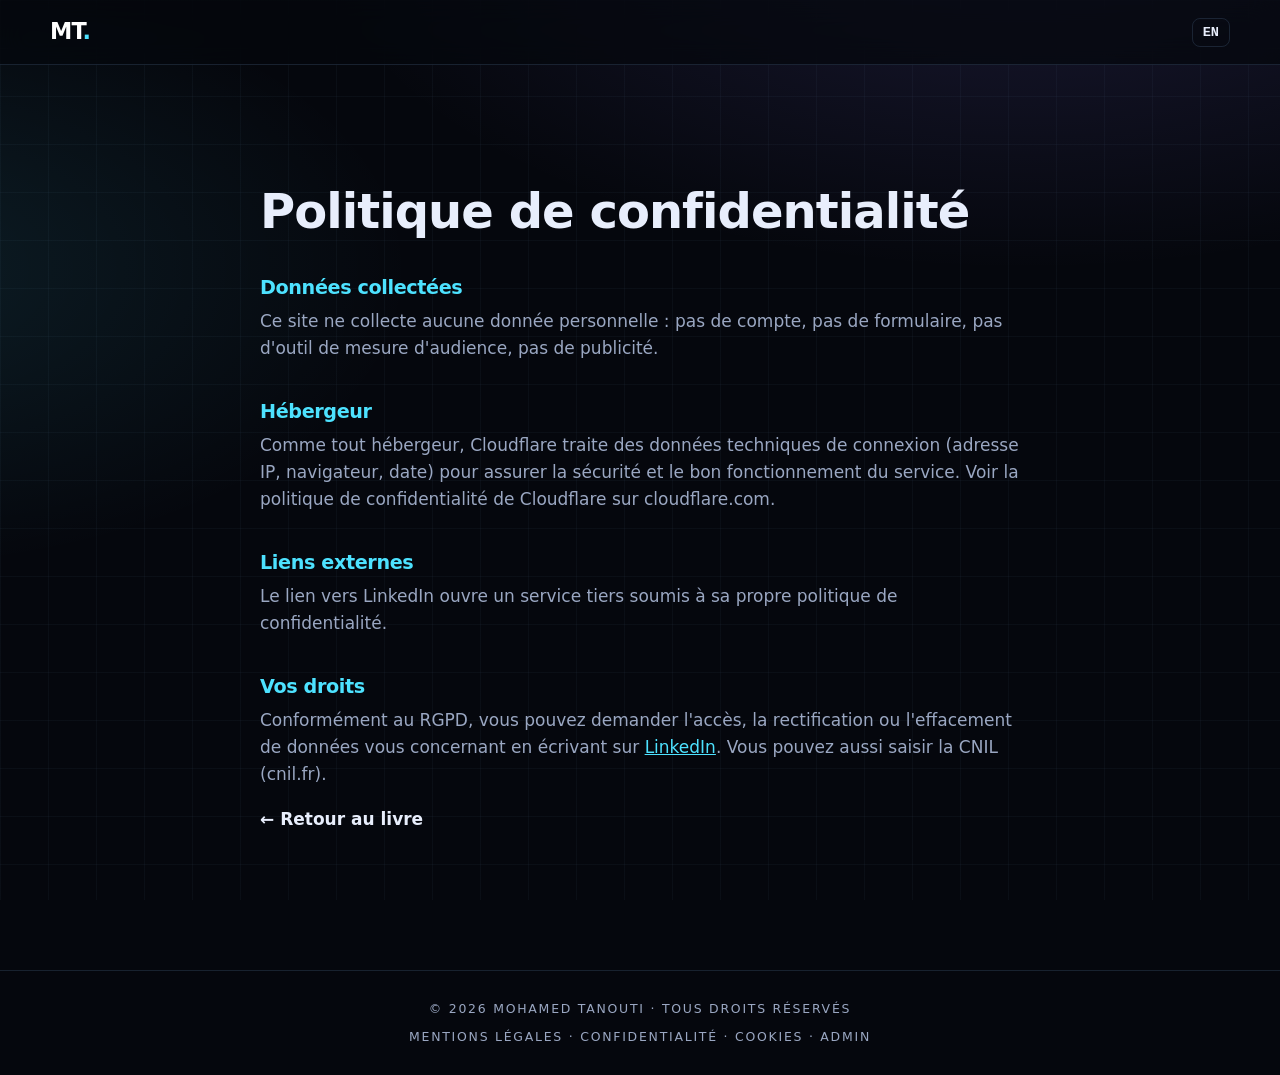
==== confidentialite/index.html @ f003e05d "Portfolio : retours du propriétaire (boxeurs pixel art, AIDADOMI, textes pro, pages légales) Co-Auth" ====
<!DOCTYPE html>
<html lang="fr">
<head>
  <meta charset="utf-8">
  <meta name="viewport" content="width=device-width, initial-scale=1">
  <title>Politique de confidentialité — Mohamed Tanouti</title>
  <meta name="robots" content="noindex">
  <link rel="canonical" href="https://site-vitrine-cuc.pages.dev/confidentialite/">
  <link rel="alternate" hreflang="fr" href="https://site-vitrine-cuc.pages.dev/confidentialite/">
  <link rel="alternate" hreflang="en" href="https://site-vitrine-cuc.pages.dev/en/privacy/">
  <meta name="theme-color" content="#05070d">
  <link rel="stylesheet" href="/livre.css">
</head>
<body>
  <header class="barre">
    <div class="barre__ligne">
      <a class="monogramme" href="/" aria-label="Retour au livre">MT<span>.</span></a>
      <a class="langue langue--seule" href="/en/privacy/" hreflang="en" lang="en" aria-label="English version">EN</a>
    </div>
  </header>
  <main class="section">
    <div class="conteneur legal">
      <h1>Politique de confidentialité</h1>
        <h2>Données collectées</h2>
        <p>Ce site ne collecte aucune donnée personnelle : pas de compte, pas de formulaire, pas d'outil de mesure d'audience, pas de publicité.</p>
        <h2>Hébergeur</h2>
        <p>Comme tout hébergeur, Cloudflare traite des données techniques de connexion (adresse IP, navigateur, date) pour assurer la sécurité et le bon fonctionnement du service. Voir la politique de confidentialité de Cloudflare sur cloudflare.com.</p>
        <h2>Liens externes</h2>
        <p>Le lien vers LinkedIn ouvre un service tiers soumis à sa propre politique de confidentialité.</p>
        <h2>Vos droits</h2>
        <p>Conformément au RGPD, vous pouvez demander l'accès, la rectification ou l'effacement de données vous concernant en écrivant sur <a href="https://www.linkedin.com/in/mohamed-t-906a33336" rel="noopener">LinkedIn</a>. Vous pouvez aussi saisir la CNIL (cnil.fr).</p>
      <p><a class="lien" href="/">← Retour au livre</a></p>
    </div>
  </main>
  <footer class="pied">
    <div class="conteneur">
      <p>© 2026 Mohamed Tanouti · Tous droits réservés</p>
      <nav class="pied__liens" aria-label="Informations légales">
        <a href="/mentions-legales/">Mentions légales</a><span aria-hidden="true"> · </span><a href="/confidentialite/">Confidentialité</a><span aria-hidden="true"> · </span><a href="/cookies/">Cookies</a><span aria-hidden="true"> · </span><a href="https://dash.cloudflare.com/" rel="noopener nofollow">Admin</a>
      </nav>
    </div>
  </footer>
</body>
</html>
---- livre.css ----
/* livre.css — portfolio (/ et /en/). CSS seul : la CSP de ces pages interdit tout script.
   Les pages du jeu gardent styles.css. */

:root {
  --fond: #05070d;
  --fond-2: #0a0f1c;
  --carte: rgba(255, 255, 255, .04);
  --bord: rgba(140, 200, 255, .14);
  --texte: #e8eefc;
  --doux: #9aa7c2;
  --cyan: #4de2ff;
  --violet: #8b7bff;
  --rose: #ff6fb5;
  --degrade: linear-gradient(100deg, var(--cyan), var(--violet) 60%, var(--rose));
  --mono: ui-monospace, "SFMono-Regular", "Cascadia Code", Consolas, monospace;
  --large: min(1180px, 100% - 40px);
}

*, *::before, *::after { box-sizing: border-box; }
html { scroll-behavior: smooth; scroll-padding-top: 72px; }
body {
  margin: 0;
  background: var(--fond);
  color: var(--texte);
  font: 17px/1.6 system-ui, -apple-system, "Segoe UI", Roboto, sans-serif;
  -webkit-font-smoothing: antialiased;
  overflow-x: hidden;
}
body::before {
  content: "";
  position: fixed; inset: 0; z-index: -1;
  background:
    radial-gradient(1200px 600px at 80% -10%, rgba(139, 123, 255, .16), transparent 60%),
    radial-gradient(900px 500px at -10% 30%, rgba(77, 226, 255, .10), transparent 60%),
    linear-gradient(rgba(140, 200, 255, .04) 1px, transparent 1px) 0 0 / 48px 48px,
    linear-gradient(90deg, rgba(140, 200, 255, .04) 1px, transparent 1px) 0 0 / 48px 48px,
    var(--fond);
}
img, svg { max-width: 100%; display: block; }
a { color: var(--cyan); }
h1, h2, h3 { line-height: 1.12; letter-spacing: -.02em; margin: 0 0 .5em; }
h1 { font-size: clamp(2.1rem, 4.8vw, 3.8rem); font-weight: 800; }
h1 em { font-style: normal; background: var(--degrade); -webkit-background-clip: text; background-clip: text; color: transparent; }
h2 { font-size: clamp(2rem, 4.6vw, 3.6rem); font-weight: 800; }
h3 { font-size: 1.2rem; }
p { margin: 0 0 1em; }
strong { color: #fff; }

.evitement { position: absolute; left: -999px; top: 8px; background: var(--cyan); color: #000; padding: 8px 12px; border-radius: 8px; z-index: 50; }
.evitement:focus { left: 8px; }

/* ---------- Barre ---------- */
.barre {
  position: sticky; top: 0; z-index: 20;
  backdrop-filter: blur(14px);
  background: rgba(5, 7, 13, .72);
  border-bottom: 1px solid var(--bord);
}
.barre__ligne { width: var(--large); margin: 0 auto; height: 64px; display: flex; align-items: center; gap: 24px; }
.monogramme { font-weight: 900; font-size: 1.4rem; color: #fff; text-decoration: none; letter-spacing: -.04em; }
.monogramme span { color: var(--cyan); }
.sommaire { display: flex; gap: 18px; margin-left: auto; }
.sommaire a { color: var(--doux); text-decoration: none; font-size: .9rem; white-space: nowrap; transition: color .2s; }
.sommaire a span { font-family: var(--mono); color: var(--cyan); margin-right: 4px; }
.sommaire a:hover, .sommaire a:focus-visible { color: #fff; }
.langue { color: var(--texte); text-decoration: none; font: 700 .85rem var(--mono); padding: 6px 10px; border: 1px solid var(--bord); border-radius: 8px; }
.langue:hover, .langue:focus-visible { border-color: var(--cyan); }
@media (max-width: 1020px) { .sommaire { display: none; } .barre__ligne > .langue { margin-left: auto; } }

/* ---------- Boutons ---------- */
.bouton {
  display: inline-block; padding: 14px 26px; border-radius: 999px;
  background: var(--degrade); color: #05070d; font-weight: 700; text-decoration: none;
  box-shadow: 0 0 0 0 rgba(77, 226, 255, .5);
  transition: transform .2s, box-shadow .3s;
}
.bouton:hover, .bouton:focus-visible { transform: translateY(-2px); box-shadow: 0 10px 40px -8px rgba(77, 226, 255, .55); }
.bouton--petit { padding: 8px 18px; font-size: .9rem; }
.lien { color: var(--texte); text-decoration: none; font-weight: 600; }
.lien:hover { color: var(--cyan); }
.actions { display: flex; gap: 22px; align-items: center; flex-wrap: wrap; margin-top: 28px; }
.actions--centre { justify-content: center; }

.surtitre { font-family: var(--mono); font-size: .8rem; letter-spacing: .18em; text-transform: uppercase; color: var(--cyan); margin-bottom: 14px; }
.chapo { font-size: clamp(1.05rem, 1.6vw, 1.25rem); color: var(--doux); max-width: 62ch; }

/* ---------- Prologue ---------- */
.prologue {
  position: relative; min-height: calc(100svh - 64px);
  width: var(--large); margin: 0 auto; padding: 56px 0 40px;
  display: grid; grid-template-columns: 1.05fr 1fr; align-items: center; gap: 20px;
}
.prologue__texte { grid-column: 1; grid-row: 1; animation: monter 1s .1s both cubic-bezier(.2, .7, .2, 1); }
.reseau { grid-column: 2; grid-row: 1; width: 100%; animation: apparaitre 1.6s both; }
.reseau__liens use, .reseau__liens path { fill: none; stroke: rgba(140, 200, 255, .22); stroke-width: 1.5; }
.reseau__liens path { stroke-dasharray: 6 8; animation: defiler-tirets 18s linear infinite; }
.reseau__messages circle { fill: var(--cyan); filter: drop-shadow(0 0 6px var(--cyan)); }
.noeud { fill: var(--fond-2); stroke: var(--violet); stroke-width: 2; animation: pulser 3s ease-in-out infinite; transform-box: fill-box; transform-origin: center; }
.noeud:nth-child(odd) { animation-delay: -1.5s; }
.noeud--coeur { fill: var(--cyan); stroke: #fff; }
.reseau__etiquettes text { fill: var(--doux); font: 600 15px var(--mono); text-anchor: middle; }
.reseau__etiquettes text:first-child { fill: #05070d; font-size: 13px; }

.chiffres {
  grid-column: 1 / -1; list-style: none; margin: 30px 0 0; padding: 22px 0 0;
  display: grid; grid-template-columns: repeat(5, 1fr); gap: 12px; border-top: 1px solid var(--bord);
}
.chiffres li { display: flex; flex-direction: column; }
.chiffres small { color: var(--doux); font-size: .85rem; }
.compteur { font-size: clamp(1.8rem, 3.4vw, 2.8rem); font-weight: 800; font-variant-numeric: tabular-nums; background: var(--degrade); -webkit-background-clip: text; background-clip: text; color: transparent; }

@property --n { syntax: "<integer>"; initial-value: 0; inherits: false; }
.compteur { counter-reset: n var(--n); }
.compteur::before { content: counter(n); }
.compteur--8 { --n: 8; animation: compter-8 2s .4s both ease-out; }
.compteur--0 { --n: 0; }
.compteur--100 { --n: 100; animation: compter-100 2.4s .4s both ease-out; }
.compteur--100::after, .compteur--2000::after { content: "+"; }
.compteur--2000 { --n: 2000; animation: compter-2000 2.8s .4s both ease-out; }
.compteur--3 { --n: 3; animation: compter-3 1.6s .4s both ease-out; }
@keyframes compter-8 { from { --n: 0; } to { --n: 8; } }
@keyframes compter-100 { from { --n: 0; } to { --n: 100; } }
@keyframes compter-2000 { from { --n: 0; } to { --n: 2000; } }
@keyframes compter-3 { from { --n: 0; } to { --n: 3; } }

.defiler { position: absolute; left: 50%; bottom: 8px; width: 22px; height: 36px; border: 2px solid var(--bord); border-radius: 12px; }
.defiler::after { content: ""; position: absolute; left: 50%; top: 7px; width: 4px; height: 8px; margin-left: -2px; border-radius: 2px; background: var(--cyan); animation: molette 1.8s infinite; }

@media (max-width: 860px) {
  .prologue { grid-template-columns: 1fr; padding-top: 24px; }
  .reseau { grid-column: 1; grid-row: 1; max-width: 420px; margin: 0 auto; }
  .prologue__texte { grid-row: 2; }
  .chiffres { grid-template-columns: repeat(2, 1fr); }
  .defiler { display: none; }
}

/* ---------- Chapitres ---------- */
.chapitre { position: relative; width: var(--large); margin: 0 auto; padding: 120px 0; }
.chapitre--alt::before {
  content: ""; position: absolute; inset: 0 calc(50% - 50vw); z-index: -1;
  background: linear-gradient(180deg, transparent, rgba(139, 123, 255, .05) 20%, rgba(77, 226, 255, .04) 80%, transparent);
}
.chapitre__tete { position: relative; margin-bottom: 56px; }
.numero {
  position: absolute; right: 0; top: -40px; margin: 0;
  font: 900 clamp(7rem, 18vw, 15rem)/1 Georgia, "Times New Roman", serif;
  color: transparent; -webkit-text-stroke: 1px rgba(140, 200, 255, .18);
  pointer-events: none; user-select: none;
}

.pages { display: grid; grid-template-columns: repeat(3, 1fr); gap: 22px; }
.pages--4 { grid-template-columns: repeat(4, 1fr); }
@media (max-width: 1000px) { .pages, .pages--4 { grid-template-columns: repeat(2, 1fr); } }
@media (max-width: 620px) { .pages, .pages--4 { grid-template-columns: 1fr; } }

.page {
  position: relative; padding: 28px; border-radius: 22px;
  background: linear-gradient(160deg, rgba(255, 255, 255, .06), rgba(255, 255, 255, .015));
  border: 1px solid var(--bord);
  transition: transform .4s cubic-bezier(.2, .7, .2, 1), border-color .4s;
  transform-style: preserve-3d;
}
.page:hover { transform: translateY(-6px) rotateX(2deg); border-color: rgba(77, 226, 255, .45); }
.page p { color: var(--doux); }
.page .lecon { color: var(--texte); font-style: italic; border-left: 2px solid var(--cyan); padding-left: 12px; margin-bottom: 0; }
.page--sobre .gros { font-size: 2.6rem; font-weight: 800; margin: 0 0 6px; background: var(--degrade); -webkit-background-clip: text; background-clip: text; color: transparent; }
.marque { color: #fff; font-weight: 700; }

/* Illustrations */
.illu { width: 100%; height: auto; margin-bottom: 18px; }
.illu path, .illu rect, .illu circle { vector-effect: non-scaling-stroke; }
.illu text { fill: var(--doux); font: 600 12px var(--mono); }
.illu text.fin { text-anchor: end; }

.illu--pixel { shape-rendering: crispEdges; image-rendering: pixelated; }
.pix__sol { fill: rgba(140, 200, 255, .25); }
.pix--a { animation: pix-avance 1.6s steps(2, end) infinite; }
.pix--a .pix__poing { animation: pix-direct 1.6s steps(1, end) infinite; }
.pix--b .pix__poing { animation: pix-direct 1.6s steps(1, end) .8s infinite; }
.pix__choc rect { fill: #ffcc33; animation: pix-choc 1.6s steps(1, end) infinite; }
@keyframes pix-avance { 0% { transform: translateY(0); } 50% { transform: translateY(-5px); } }
@keyframes pix-direct { 0%, 100% { transform: translateX(0); } 25% { transform: translateX(14px); } 50% { transform: translateX(0); } }
@keyframes pix-choc { 0%, 20%, 40%, 70%, 90%, 100% { opacity: 0; } 25%, 75% { opacity: 1; } }
.faisceau { fill: rgba(255, 245, 200, .07); animation: projecteur 4s ease-in-out infinite; transform-origin: 120px 0; }
.masque path:first-child { stroke-width: 2; }
.masque--rire path:first-child { fill: var(--cyan); }
.masque--pleur path:first-child { fill: var(--violet); }
.masque .trait { fill: none; stroke: #05070d; stroke-width: 3; stroke-linecap: round; }
.masque--rire { animation: balancer 3s ease-in-out infinite; transform-origin: 99px 50px; }
.masque--pleur { animation: balancer 3s ease-in-out infinite reverse; transform-origin: 143px 60px; }

.marches { fill: none; stroke: var(--violet); stroke-width: 3; stroke-linejoin: round; }
.grimpeur { fill: var(--cyan); filter: drop-shadow(0 0 6px var(--cyan)); }

/* Duo (illustration + texte) */
.duo { display: grid; grid-template-columns: 1.15fr 1fr; gap: 48px; align-items: center; }
@media (max-width: 860px) { .duo { grid-template-columns: 1fr; } }
.illu--large { padding: 18px; border-radius: 24px; border: 1px solid var(--bord); background: rgba(10, 15, 28, .7); }

.grille-ville path { stroke: rgba(140, 200, 255, .1); stroke-width: 10; }
.tournee { fill: none; stroke: var(--cyan); stroke-width: 3; stroke-dasharray: 8 10; animation: defiler-tirets 8s linear infinite; }
.arrets circle { fill: var(--fond-2); stroke: var(--violet); stroke-width: 3; animation: pulser 2s infinite; transform-box: fill-box; transform-origin: center; }
.livreur circle { fill: var(--rose); filter: drop-shadow(0 0 8px var(--rose)); }

.marques { list-style: none; padding: 0; margin: 0 0 22px; display: grid; grid-template-columns: repeat(2, 1fr); gap: 12px; }
.marques li {
  padding: 18px; border-radius: 16px; text-align: center; font-weight: 800; font-size: 1.15rem; letter-spacing: -.01em;
  border: 1px solid var(--bord); background: var(--carte);
  animation: monter .8s both;
}
.marques li:nth-child(2) { animation-delay: .1s; }
.marques li:nth-child(3) { animation-delay: .2s; }
.marques li:nth-child(4) { animation-delay: .3s; }

.agence path { fill: rgba(139, 123, 255, .18); stroke: var(--violet); stroke-width: 2; }
.agence rect { fill: var(--cyan); }
.agence { transform-box: fill-box; transform-origin: bottom; animation: batir 9s infinite; }
.agence--2 { animation-delay: .6s; }
.agence--3 { animation-delay: 1.2s; }
.agence--3 path { fill: rgba(77, 226, 255, .14); stroke: var(--cyan); }
.equipe circle { fill: var(--rose); animation: arriver 9s infinite; transform-box: fill-box; transform-origin: center; }
.equipe circle:nth-child(n+5) { animation-delay: .8s; }
.equipe circle:nth-child(n+9) { animation-delay: 1.6s; }
.ligne-sol { stroke: var(--bord); stroke-width: 2; }

.frise { list-style: none; padding: 0; margin: 0 0 24px; counter-reset: f; }
.frise li { position: relative; padding: 0 0 18px 44px; color: var(--doux); }
.frise li::before { counter-increment: f; content: counter(f); position: absolute; left: 0; top: 0; width: 30px; height: 30px; border-radius: 50%; display: grid; place-items: center; font: 700 .85rem var(--mono); color: #05070d; background: var(--degrade); }
.frise li::after { content: ""; position: absolute; left: 14px; top: 32px; bottom: 2px; width: 2px; background: var(--bord); }
.frise li:last-child::after { display: none; }
.puces { padding-left: 18px; color: var(--doux); margin: 0; }
.puces li::marker { color: var(--cyan); }

.illu--tunnel { margin: 0 auto 48px; }
.parcours { stroke: var(--bord); stroke-width: 3; stroke-dasharray: 6 8; animation: defiler-tirets 10s linear infinite; }
.etape circle { fill: var(--fond-2); stroke: var(--violet); stroke-width: 2.5; }
.etape--fin circle { stroke: var(--cyan); }
.etape text { fill: var(--texte); font-size: 16px; text-anchor: middle; }
.jeton circle { fill: var(--cyan); filter: drop-shadow(0 0 10px var(--cyan)); }

/* ---------- Écosystème ---------- */
.chapitre--phare .chapitre__tete h2 { background: var(--degrade); -webkit-background-clip: text; background-clip: text; color: transparent; display: inline-block; }
.chronologie { list-style: none; padding: 0; margin: 0 0 56px; display: grid; grid-template-columns: repeat(4, 1fr); gap: 16px; position: relative; }
.chronologie::before { content: ""; position: absolute; left: 0; right: 0; top: 11px; height: 2px; background: var(--bord); }
.chronologie::after { content: ""; position: absolute; left: 0; top: 11px; height: 2px; width: 100%; background: var(--degrade); transform-origin: left; animation: progression 6s ease-in-out infinite; }
.chronologie li { position: relative; padding-top: 34px; color: var(--doux); font-size: .95rem; }
.chronologie li::before { content: ""; position: absolute; left: 0; top: 4px; width: 16px; height: 16px; border-radius: 50%; background: var(--fond); border: 2px solid var(--cyan); z-index: 1; }
.chronologie span { display: block; color: #fff; font-weight: 800; font-size: 1.1rem; }
@media (max-width: 760px) { .chronologie { grid-template-columns: 1fr 1fr; } .chronologie::before, .chronologie::after { display: none; } }

.schema { width: 100%; margin: 0 auto 56px; padding: 20px; border-radius: 28px; border: 1px solid var(--bord); background: radial-gradient(600px 300px at 50% 50%, rgba(139, 123, 255, .1), transparent), rgba(10, 15, 28, .8); }
.schema__flux use { fill: none; stroke: rgba(140, 200, 255, .25); stroke-width: 2; stroke-dasharray: 5 7; }
.schema__paquets circle { fill: var(--cyan); filter: drop-shadow(0 0 8px var(--cyan)); }
.bloc rect, .bloc circle { fill: var(--fond-2); stroke: var(--violet); stroke-width: 2; }
.bloc text { fill: var(--texte); font: 600 16px system-ui, sans-serif; text-anchor: middle; }
.bloc--moi > rect:first-child { stroke: var(--rose); }
.bulle { fill: var(--rose) !important; stroke: none !important; opacity: 0; animation: bulle 4s infinite; }
.bulle--2 { fill: var(--violet) !important; animation-delay: .8s; }
.bulle--3 { fill: var(--cyan) !important; animation-delay: 1.6s; }
.bloc--aiguilleur circle { stroke: var(--cyan); stroke-width: 3; animation: pulser 2s infinite; transform-box: fill-box; transform-origin: center; }
.bloc--site rect { stroke: var(--cyan); }
.site-lignes { stroke: var(--cyan); stroke-width: 6; stroke-linecap: round; stroke-dasharray: 90; animation: ecrire 4s infinite; }

.citation { margin: 48px auto 0; max-width: 40ch; text-align: center; font-size: clamp(1.3rem, 2.4vw, 1.8rem); font-weight: 700; }

/* ---------- Offre ---------- */
.page--offre .icone { width: 48px; height: 48px; margin-bottom: 18px; fill: none; stroke: var(--cyan); stroke-width: 2.4; stroke-linecap: round; stroke-linejoin: round; }
.page--offre:hover .icone { animation: tourner 1.2s; }
.bandeau { margin: 40px 0 28px; padding: 22px 26px; border-radius: 18px; border: 1px solid rgba(77, 226, 255, .35); background: linear-gradient(100deg, rgba(77, 226, 255, .08), rgba(139, 123, 255, .08)); }
.bandeau p { margin: 0; }
.parcours-scolaire { list-style: none; padding: 0; margin: 0; display: grid; grid-template-columns: repeat(5, 1fr); gap: 12px; }
.parcours-scolaire li { padding: 16px; border-radius: 14px; border: 1px solid var(--bord); color: var(--doux); font-size: .9rem; }
.parcours-scolaire span { display: block; font-family: var(--mono); color: var(--cyan); font-size: .75rem; letter-spacing: .12em; text-transform: uppercase; margin-bottom: 4px; }
@media (max-width: 1000px) { .parcours-scolaire { grid-template-columns: 1fr 1fr; } }

/* ---------- Épilogue, pied, classes communes (404) ---------- */
.section { padding: 120px 0; }
.conteneur { width: var(--large); margin: 0 auto; }
.contact { text-align: center; max-width: 720px; }
.centre { text-align: center; }
.epilogue p { color: var(--doux); }
.pied { border-top: 1px solid var(--bord); padding: 28px 0; color: var(--doux); font-size: .85rem; text-align: center; }
.pied p { margin: 0; }

/* ---------- Apparition au défilement (navigateurs compatibles) ---------- */
@supports (animation-timeline: view()) {
  .page, .chapitre__tete, .duo > *, .illu--tunnel, .schema, .chronologie li, .bandeau, .parcours-scolaire li {
    animation: tourner-page linear both;
    animation-timeline: view();
    animation-range: entry 0% entry 60%;
  }
}


/* ---------- Preuve : le mini-jeu ---------- */
.preuve { margin-top: 56px; display: grid; grid-template-columns: 220px 1fr; gap: 32px; align-items: center; padding: 28px; border-radius: 24px; border: 1px solid rgba(77, 226, 255, .35); background: linear-gradient(120deg, rgba(77, 226, 255, .07), rgba(255, 111, 181, .06)); }
.preuve p { color: var(--doux); }
.preuve__ecran { fill: var(--fond-2); stroke: var(--bord); stroke-width: 2; }
.preuve__bug circle { fill: var(--rose); }
.preuve__bug--2 circle { fill: var(--cyan); }
.preuve__barre { fill: var(--violet); animation: glisser 2.4s ease-in-out infinite alternate; }
@keyframes glisser { from { transform: translateX(-40px); } to { transform: translateX(40px); } }
@media (max-width: 700px) { .preuve { grid-template-columns: 1fr; } .preuve__illu { max-width: 220px; } }

/* ---------- Accessibilité ---------- */
a:focus-visible, .bouton:focus-visible { outline: 3px solid var(--cyan); outline-offset: 3px; }
@media (prefers-reduced-motion: reduce) {
  .reseau__messages, .schema__paquets, .livreur, .jeton, .grimpeur, .preuve__bug { display: none; }
}

/* ---------- Animations ---------- */
@keyframes monter { from { opacity: 0; transform: translateY(28px); } to { opacity: 1; transform: none; } }
@keyframes apparaitre { from { opacity: 0; transform: scale(.94); } to { opacity: 1; transform: none; } }
@keyframes tourner-page { from { opacity: 0; transform: perspective(900px) rotateY(-14deg) translateY(40px); } to { opacity: 1; transform: none; } }
@keyframes pulser { 0%, 100% { transform: scale(1); } 50% { transform: scale(1.12); } }
@keyframes defiler-tirets { to { stroke-dashoffset: -280; } }
@keyframes molette { 0% { opacity: 1; transform: translateY(0); } 100% { opacity: 0; transform: translateY(12px); } }
@keyframes direct-gauche { 0%, 60%, 100% { transform: translateX(0); } 30% { transform: translateX(18px) rotate(4deg); } }
@keyframes direct-droit { 0%, 30%, 100% { transform: translateX(0); } 60% { transform: translateX(-18px) rotate(-4deg); } }
@keyframes impact { 0%, 22%, 38%, 52%, 68%, 100% { opacity: 0; } 30%, 60% { opacity: 1; } }
@keyframes projecteur { 0%, 100% { transform: rotate(-6deg); } 50% { transform: rotate(6deg); } }
@keyframes balancer { 0%, 100% { transform: rotate(-5deg); } 50% { transform: rotate(5deg); } }
@keyframes batir { 0% { transform: scaleY(0); opacity: 0; } 10%, 90% { transform: scaleY(1); opacity: 1; } 100% { transform: scaleY(1); opacity: 0; } }
@keyframes arriver { 0%, 12% { transform: scale(0); } 20%, 90% { transform: scale(1); } 100% { transform: scale(0); } }
@keyframes progression { 0% { transform: scaleX(0); } 70%, 100% { transform: scaleX(1); } }
@keyframes bulle { 0%, 10% { opacity: 0; transform: translateY(6px); } 20%, 80% { opacity: 1; transform: none; } 100% { opacity: 0; } }
@keyframes ecrire { 0% { stroke-dashoffset: 90; } 60%, 100% { stroke-dashoffset: 0; } }
@keyframes tourner { to { transform: rotate(360deg); } }

@media (prefers-reduced-motion: reduce) {
  *, *::before, *::after { animation: none !important; transition: none !important; scroll-behavior: auto !important; }
  .bulle { opacity: 1; }
}

/* ---------- Pied de page et pages légales ---------- */
.pied__liens { margin-top: 8px; font-size: .78rem; letter-spacing: .14em; text-transform: uppercase; }
.pied__liens a { color: var(--doux); text-decoration: none; }
.pied__liens a:hover, .pied__liens a:focus-visible { color: var(--cyan); }
.pied p { text-transform: uppercase; letter-spacing: .14em; font-size: .78rem; }
.langue--seule { margin-left: auto; }
.legal { max-width: 760px; }
.legal h1 { font-size: clamp(2rem, 4vw, 3rem); }
.legal h2 { font-size: 1.2rem; margin-top: 2em; color: var(--cyan); }
.legal p { color: var(--doux); }
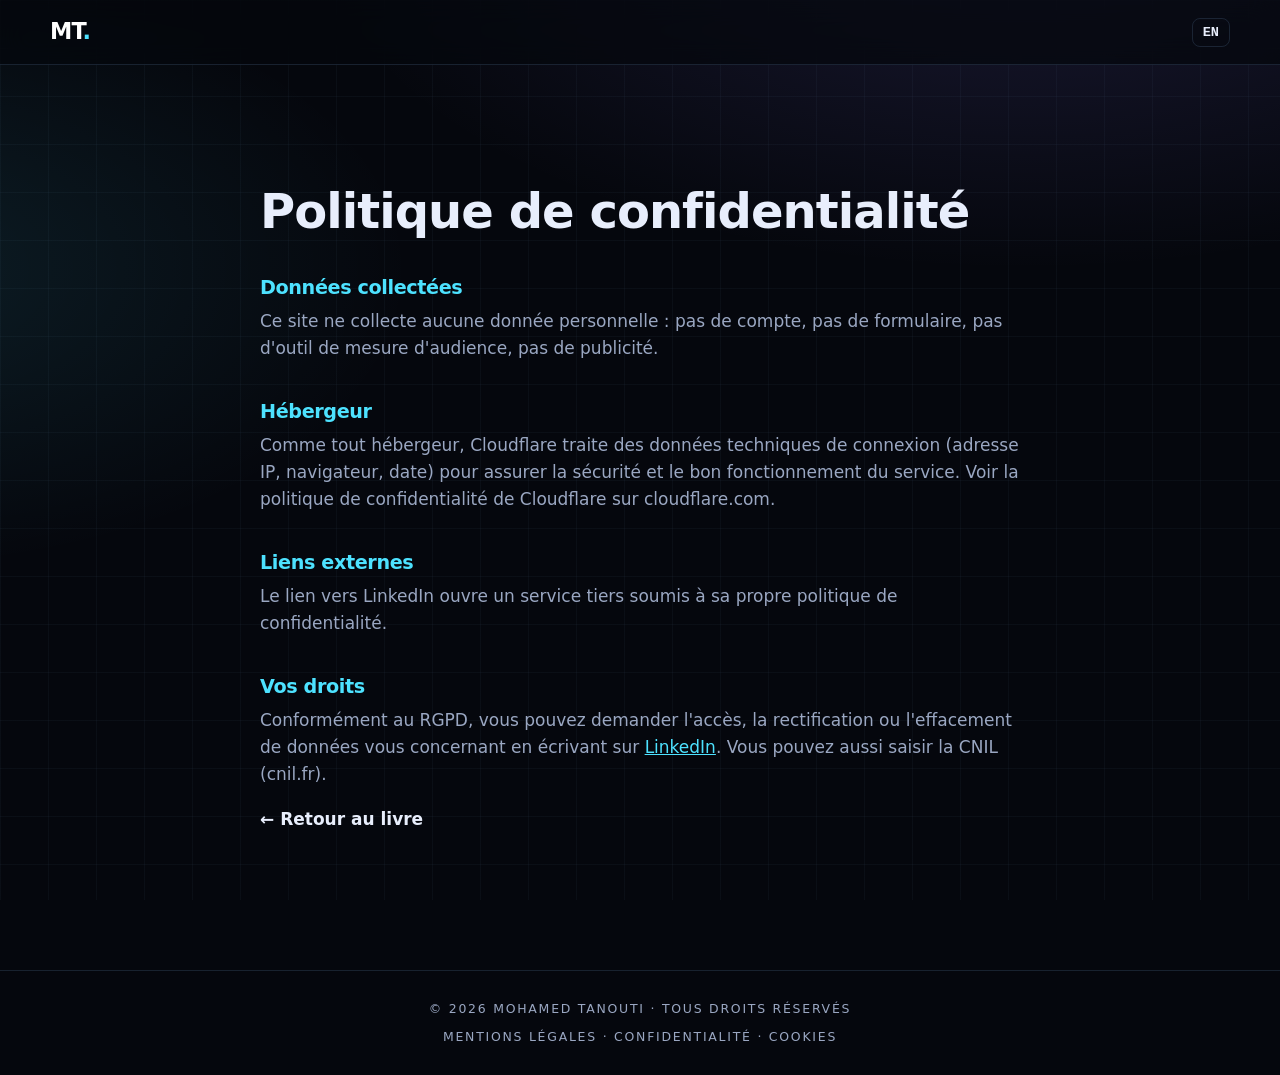
==== commit bed4e512: "Voix du jeu plus enthousiaste (synthèse libre), lien Admin retiré Co-Authored-By: Claude Opus 5.5 <n" ====
--- a/confidentialite/index.html
+++ b/confidentialite/index.html
@@ -36,7 +36,7 @@
     <div class="conteneur">
       <p>© 2026 Mohamed Tanouti · Tous droits réservés</p>
       <nav class="pied__liens" aria-label="Informations légales">
-        <a href="/mentions-legales/">Mentions légales</a><span aria-hidden="true"> · </span><a href="/confidentialite/">Confidentialité</a><span aria-hidden="true"> · </span><a href="/cookies/">Cookies</a><span aria-hidden="true"> · </span><a href="https://dash.cloudflare.com/" rel="noopener nofollow">Admin</a>
+        <a href="/mentions-legales/">Mentions légales</a><span aria-hidden="true"> · </span><a href="/confidentialite/">Confidentialité</a><span aria-hidden="true"> · </span><a href="/cookies/">Cookies</a>
       </nav>
     </div>
   </footer>
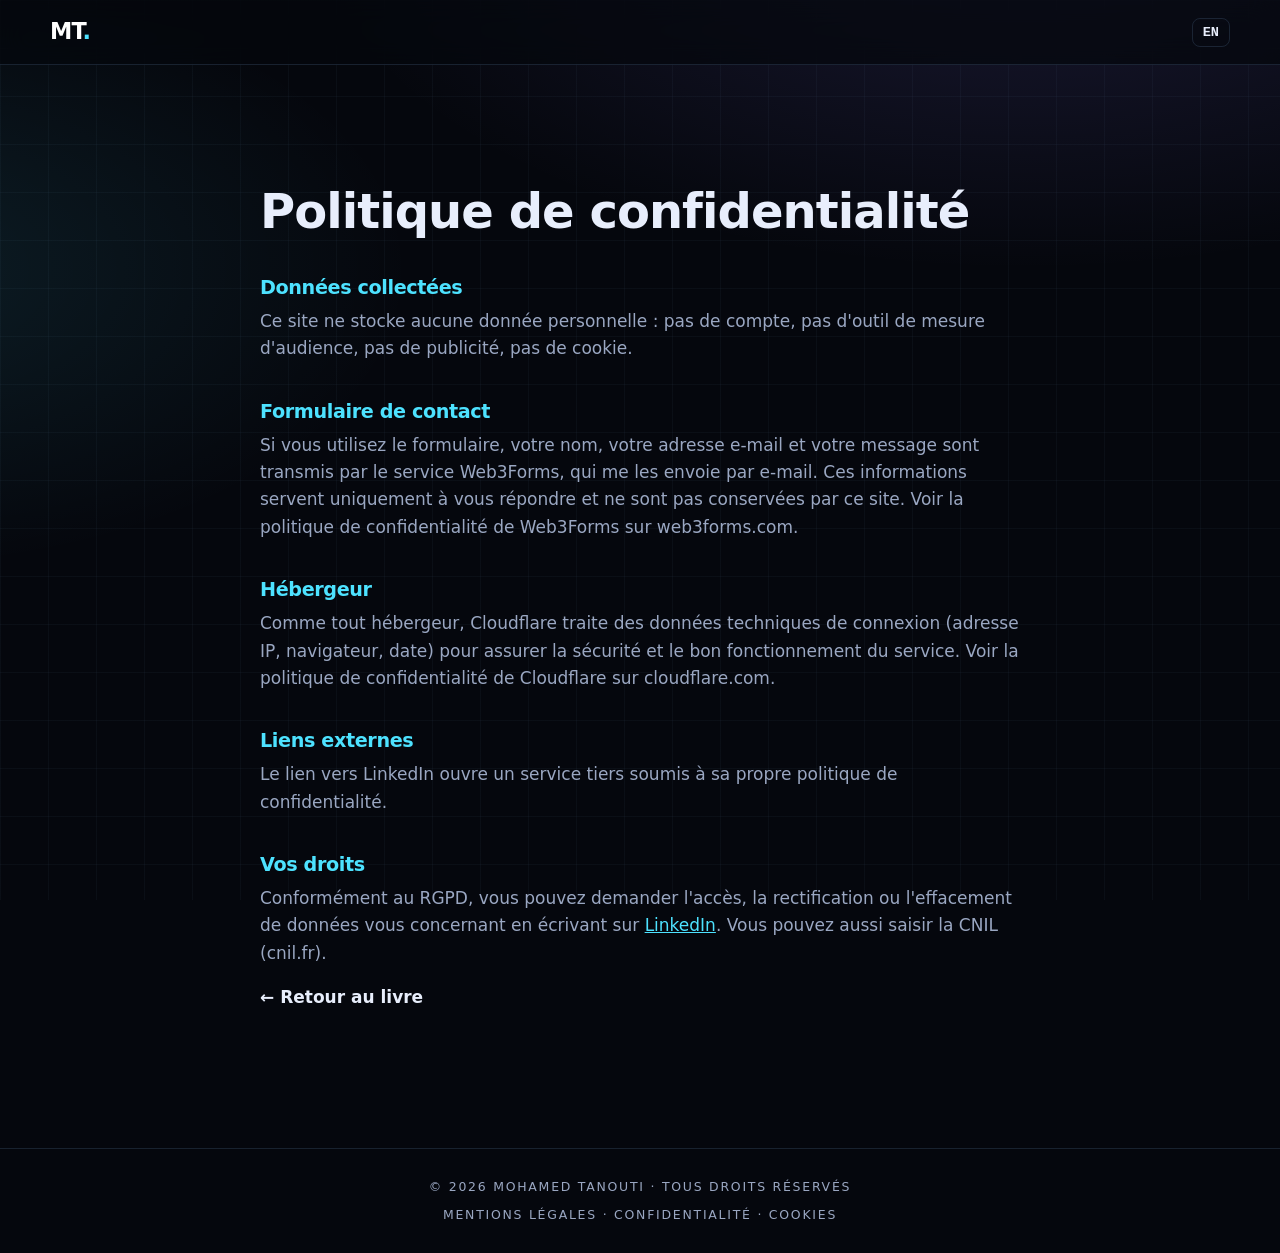
==== commit 5f2b6493: "Refonte : chapitres I à VI, « Lire » partout, formulaire de contact, captures Co-Authored-By: Claude" ====
--- a/confidentialite/index.html
+++ b/confidentialite/index.html
@@ -5,9 +5,9 @@
   <meta name="viewport" content="width=device-width, initial-scale=1">
   <title>Politique de confidentialité — Mohamed Tanouti</title>
   <meta name="robots" content="noindex">
-  <link rel="canonical" href="https://site-vitrine-cuc.pages.dev/confidentialite/">
-  <link rel="alternate" hreflang="fr" href="https://site-vitrine-cuc.pages.dev/confidentialite/">
-  <link rel="alternate" hreflang="en" href="https://site-vitrine-cuc.pages.dev/en/privacy/">
+  <link rel="canonical" href="https://les-experiences-de-mohamed-tanouti.pages.dev/confidentialite/">
+  <link rel="alternate" hreflang="fr" href="https://les-experiences-de-mohamed-tanouti.pages.dev/confidentialite/">
+  <link rel="alternate" hreflang="en" href="https://les-experiences-de-mohamed-tanouti.pages.dev/en/privacy/">
   <meta name="theme-color" content="#05070d">
   <link rel="stylesheet" href="/livre.css">
 </head>
@@ -22,7 +22,9 @@
     <div class="conteneur legal">
       <h1>Politique de confidentialité</h1>
         <h2>Données collectées</h2>
-        <p>Ce site ne collecte aucune donnée personnelle : pas de compte, pas de formulaire, pas d'outil de mesure d'audience, pas de publicité.</p>
+        <p>Ce site ne stocke aucune donnée personnelle : pas de compte, pas d'outil de mesure d'audience, pas de publicité, pas de cookie.</p>
+        <h2>Formulaire de contact</h2>
+        <p>Si vous utilisez le formulaire, votre nom, votre adresse e-mail et votre message sont transmis par le service Web3Forms, qui me les envoie par e-mail. Ces informations servent uniquement à vous répondre et ne sont pas conservées par ce site. Voir la politique de confidentialité de Web3Forms sur web3forms.com.</p>
         <h2>Hébergeur</h2>
         <p>Comme tout hébergeur, Cloudflare traite des données techniques de connexion (adresse IP, navigateur, date) pour assurer la sécurité et le bon fonctionnement du service. Voir la politique de confidentialité de Cloudflare sur cloudflare.com.</p>
         <h2>Liens externes</h2>
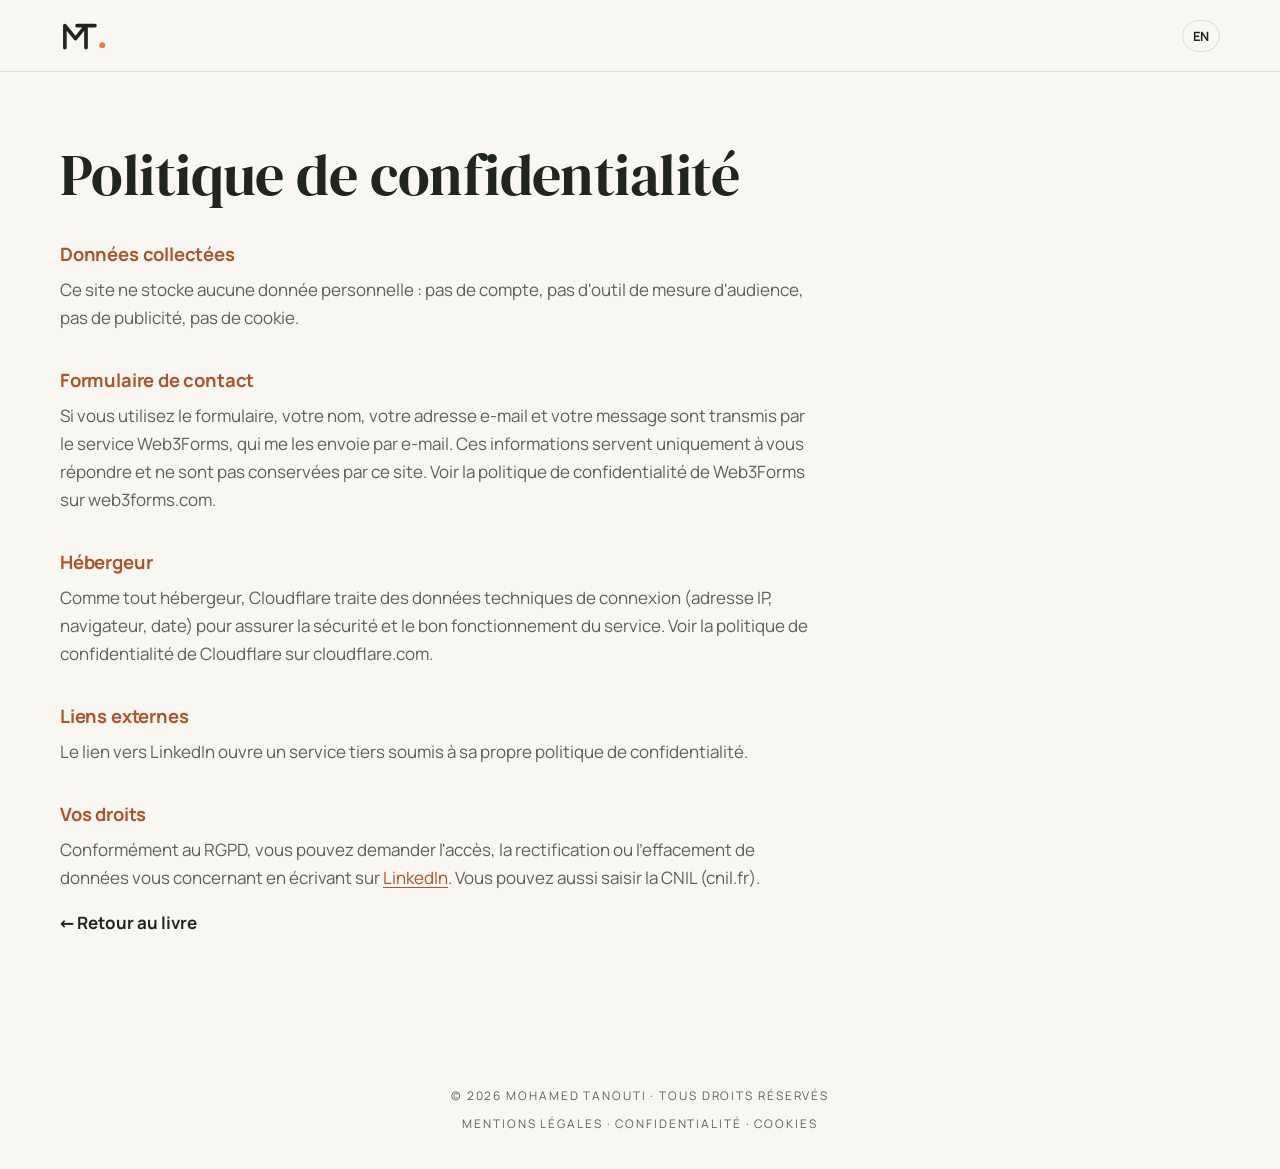
==== commit 283fbe78: "Refonte : version anglaise, 404 et pages légales au nouveau style, formulaire actif Co-Authored-By: " ====
--- a/confidentialite/index.html
+++ b/confidentialite/index.html
@@ -8,18 +8,19 @@
   <link rel="canonical" href="https://les-experiences-de-mohamed-tanouti.pages.dev/confidentialite/">
   <link rel="alternate" hreflang="fr" href="https://les-experiences-de-mohamed-tanouti.pages.dev/confidentialite/">
   <link rel="alternate" hreflang="en" href="https://les-experiences-de-mohamed-tanouti.pages.dev/en/privacy/">
-  <meta name="theme-color" content="#05070d">
-  <link rel="stylesheet" href="/livre.css">
+  <meta name="theme-color" content="#F8F7F2">
+  <link rel="stylesheet" href="/nd.css">
+  <link rel="icon" href="/favicon.svg" type="image/svg+xml">
 </head>
 <body>
-  <header class="barre">
-    <div class="barre__ligne">
-      <a class="monogramme" href="/" aria-label="Retour au livre">MT<span>.</span></a>
-      <a class="langue langue--seule" href="/en/privacy/" hreflang="en" lang="en" aria-label="English version">EN</a>
-    </div>
+  <header class="tete">
+    <a class="mt" href="/" aria-label="Retour au livre"><svg viewBox="0 0 64 40" aria-hidden="true"><path class="mt__trait" d="M6 34V7l13 16L32 7v27M21 7h22"/><circle class="mt__point" cx="52" cy="31" r="3.6"/></svg></a>
+    <nav class="tete__liens" aria-label="Langue">
+      <a href="/en/privacy/" hreflang="en" lang="en" class="langue" aria-label="English version">EN</a>
+    </nav>
   </header>
-  <main class="section">
-    <div class="conteneur legal">
+  <main class="page-simple">
+    <div class="legal">
       <h1>Politique de confidentialité</h1>
         <h2>Données collectées</h2>
         <p>Ce site ne stocke aucune donnée personnelle : pas de compte, pas d'outil de mesure d'audience, pas de publicité, pas de cookie.</p>
@@ -35,12 +36,10 @@
     </div>
   </main>
   <footer class="pied">
-    <div class="conteneur">
-      <p>© 2026 Mohamed Tanouti · Tous droits réservés</p>
-      <nav class="pied__liens" aria-label="Informations légales">
-        <a href="/mentions-legales/">Mentions légales</a><span aria-hidden="true"> · </span><a href="/confidentialite/">Confidentialité</a><span aria-hidden="true"> · </span><a href="/cookies/">Cookies</a>
-      </nav>
-    </div>
+    <p>© 2026 Mohamed Tanouti · Tous droits réservés</p>
+    <nav class="pied__liens" aria-label="Informations légales">
+      <a href="/mentions-legales/">Mentions légales</a><span aria-hidden="true"> · </span><a href="/confidentialite/">Confidentialité</a><span aria-hidden="true"> · </span><a href="/cookies/">Cookies</a>
+    </nav>
   </footer>
 </body>
 </html>
--- a/nd.css
+++ b/nd.css
@@ -0,0 +1,321 @@
+/* nd.css — « Natural Digital, l'innovation humaine ». Portfolio de Mohamed Tanouti. */
+
+@font-face { font-family: "Manrope"; src: url("/polices/manrope.woff2") format("woff2"); font-weight: 200 800; font-display: swap; }
+@font-face { font-family: "DM Serif Display"; src: url("/polices/dm-serif-display.woff2") format("woff2"); font-weight: 400; font-display: swap; }
+@font-face { font-family: "DM Serif Display"; src: url("/polices/dm-serif-display-italique.woff2") format("woff2"); font-weight: 400; font-style: italic; font-display: swap; }
+
+:root {
+  --ivoire: #F8F7F2;
+  --sable: #E8E3D9;
+  --charbon: #202522;
+  --gris: #5b625e;            /* texte secondaire : contraste 6,1:1 sur ivoire */
+  --terracotta: #E77B4B;      /* aplats et formes */
+  --terracotta-texte: #B4502A;/* texte et liens : contraste 4,9:1 sur ivoire */
+  --sauge: #82917B;
+  --bleu: #4969C8;
+  --ligne: rgba(32, 37, 34, .12);
+  --serif: "DM Serif Display", Georgia, "Times New Roman", serif;
+  --sans: "Manrope", system-ui, -apple-system, "Segoe UI", Roboto, sans-serif;
+  --large: min(1160px, 100% - 40px);
+  --ease: cubic-bezier(.2, .7, .2, 1);
+}
+
+*, *::before, *::after { box-sizing: border-box; }
+html { scroll-behavior: smooth; scroll-padding-top: 80px; }
+body { margin: 0; background: var(--ivoire); color: var(--charbon); font: 400 17px/1.65 var(--sans); -webkit-font-smoothing: antialiased; overflow-x: hidden; }
+img, svg { display: block; max-width: 100%; height: auto; }
+a { color: var(--terracotta-texte); text-underline-offset: .18em; }
+a:focus-visible, button:focus-visible { outline: 3px solid var(--bleu); outline-offset: 3px; border-radius: 4px; }
+h1, h2, h3 { margin: 0 0 .5em; line-height: 1.08; }
+h1, h2 { font-family: var(--serif); font-weight: 400; letter-spacing: -.01em; }
+h1 { font-size: clamp(2.6rem, 6.2vw, 5.2rem); }
+h2 { font-size: clamp(2rem, 4.4vw, 3.4rem); }
+h3 { font: 700 1.15rem/1.3 var(--sans); letter-spacing: -.01em; }
+p { margin: 0 0 1em; }
+.visuellement-cache { position: absolute; width: 1px; height: 1px; overflow: hidden; clip-path: inset(50%); white-space: nowrap; }
+.evitement { position: absolute; left: -999px; top: 10px; z-index: 60; background: var(--charbon); color: var(--ivoire); padding: 10px 14px; border-radius: 8px; }
+.evitement:focus { left: 10px; }
+.surtitre { font: 700 .74rem/1.4 var(--sans); letter-spacing: .2em; text-transform: uppercase; color: var(--sauge); margin-bottom: 16px; }
+.chapo { font-size: clamp(1.05rem, 1.5vw, 1.2rem); color: var(--gris); max-width: 60ch; }
+
+/* Barre de progression */
+.progression { position: fixed; inset: 0 0 auto; height: 3px; z-index: 40; background: var(--terracotta); transform: scaleX(0); transform-origin: left; }
+
+/* En-tête */
+.tete { position: sticky; top: 0; z-index: 30; width: var(--large); margin: 0 auto; height: 72px; display: flex; align-items: center; justify-content: space-between; }
+.tete::before { content: ""; position: absolute; inset: 0 calc(50% - 50vw); z-index: -1; background: rgba(248, 247, 242, .86); backdrop-filter: blur(10px); border-bottom: 1px solid var(--ligne); }
+.mt { display: flex; align-items: center; gap: 10px; color: var(--charbon); text-decoration: none; }
+.mt svg { width: 52px; }
+.mt__trait { fill: none; stroke: currentColor; stroke-width: 4.5; stroke-linecap: round; stroke-linejoin: round; }
+.mt__point { fill: var(--terracotta); transition: transform .4s var(--ease); transform-box: fill-box; transform-origin: center; }
+.mt:hover .mt__point, .mt:focus-visible .mt__point { transform: scale(1.35); }
+.mt__aide { font: 700 .72rem var(--sans); letter-spacing: .18em; text-transform: uppercase; color: var(--gris); }
+.tete__liens { display: flex; align-items: center; gap: 14px; }
+.langue { font: 700 .8rem var(--sans); color: var(--charbon); text-decoration: none; padding: 6px 10px; border: 1px solid var(--ligne); border-radius: 999px; }
+.langue:hover { border-color: var(--charbon); }
+
+/* Boutons */
+.bouton { display: inline-flex; align-items: center; gap: 8px; padding: 15px 28px; border-radius: 999px; background: var(--charbon); color: var(--ivoire); font-weight: 700; text-decoration: none; transition: transform .25s var(--ease), background .25s; }
+.bouton:hover { background: var(--terracotta-texte); transform: translateY(-2px); }
+.bouton--petit { padding: 9px 18px; font-size: .9rem; }
+.lien { color: var(--charbon); font-weight: 700; text-decoration: none; background: linear-gradient(var(--terracotta), var(--terracotta)) 0 100% / 0 2px no-repeat; transition: background-size .35s var(--ease); }
+.lien:hover { background-size: 100% 2px; }
+.actions { display: flex; flex-wrap: wrap; align-items: center; gap: 26px; margin-top: 32px; }
+
+/* Table des matières (s'ouvre avec le monogramme) */
+.table { position: fixed; inset: 0; z-index: 50; display: grid; place-items: center; padding: 20px; background: rgba(32, 37, 34, .45); backdrop-filter: blur(4px); }
+.table[hidden] { display: none; }
+.table__page { width: min(560px, 100%); max-height: 90vh; overflow: auto; background: var(--ivoire); border-radius: 20px; padding: 36px; box-shadow: 0 30px 80px -20px rgba(32, 37, 34, .45); animation: page-ouvre .5s var(--ease) both; transform-origin: left center; }
+.table__liste { list-style: none; margin: 0 0 24px; padding: 0; }
+.table__liste a { display: flex; gap: 18px; align-items: baseline; padding: 12px 0; border-bottom: 1px solid var(--ligne); color: var(--charbon); text-decoration: none; font: 400 1.35rem/1.2 var(--serif); }
+.table__liste a span { width: 84px; flex: none; font: 700 .72rem var(--sans); letter-spacing: .16em; text-transform: uppercase; color: var(--terracotta-texte); }
+.table__liste a:hover { color: var(--terracotta-texte); }
+.table__fermer { font: 700 .9rem var(--sans); background: none; border: 1px solid var(--ligne); border-radius: 999px; padding: 10px 20px; cursor: pointer; color: var(--charbon); }
+
+/* Prologue */
+.prologue { width: var(--large); margin: 0 auto; min-height: calc(100svh - 72px); display: grid; grid-template-columns: 1.15fr .85fr; gap: 40px; align-items: center; padding: 40px 0 32px; }
+.prologue__texte { animation: monter 1s .1s var(--ease) both; }
+.signature { font: italic 400 clamp(1.4rem, 2.4vw, 1.9rem)/1.2 var(--serif); color: var(--terracotta-texte); margin-top: -.1em; }
+.prologue__visuel { position: relative; aspect-ratio: 1; max-width: 460px; justify-self: center; width: 100%; animation: apparaitre 1.2s .2s var(--ease) both; }
+.portrait { position: relative; z-index: 2; width: 78%; margin: 11% auto 0; border-radius: 50%; box-shadow: 0 30px 60px -25px rgba(32, 37, 34, .45); }
+.forme { position: absolute; display: block; border-radius: 50%; transition: transform .2s linear; }
+.forme--sable { width: 96%; aspect-ratio: 1; left: 2%; top: 2%; background: var(--sable); }
+.forme--terre { width: 24%; aspect-ratio: 1; right: 0; top: 4%; background: var(--terracotta); z-index: 3; }
+.forme--bleu { width: 13%; aspect-ratio: 1; left: 4%; bottom: 8%; background: var(--bleu); z-index: 3; }
+.prologue__statut { grid-column: 1 / -1; display: flex; align-items: center; gap: 12px; margin: 0; padding-top: 22px; border-top: 1px solid var(--ligne); color: var(--gris); font-size: .92rem; }
+.pastille { width: 10px; height: 10px; border-radius: 50%; background: var(--sauge); box-shadow: 0 0 0 5px rgba(130, 145, 123, .25); flex: none; }
+
+/* Savoir-faire */
+.savoir { width: var(--large); margin: 0 auto; padding: 72px 0; }
+.savoir__liste { list-style: none; margin: 0; padding: 0; display: grid; grid-template-columns: repeat(4, 1fr); gap: 0; border-top: 1px solid var(--charbon); }
+.savoir__liste li { padding: 26px 22px 10px 0; border-right: 1px solid var(--ligne); margin-right: 22px; }
+.savoir__liste li:last-child { border-right: 0; }
+.savoir__num { font: 400 1.2rem var(--serif); color: var(--terracotta-texte); }
+.savoir__liste p { color: var(--gris); font-size: .96rem; }
+
+/* Sections génériques */
+.entete-section { max-width: 760px; margin-bottom: 48px; }
+.personnalite, .livre { width: var(--large); margin: 0 auto; padding: 96px 0; }
+
+/* Personnalité */
+.perso { display: grid; grid-template-columns: 1fr 1fr; gap: 28px; }
+.perso__carte { background: #fff; border-radius: 22px; overflow: hidden; border: 1px solid var(--ligne); transition: transform .4s var(--ease), box-shadow .4s var(--ease); }
+.perso__carte:hover { transform: translateY(-4px); box-shadow: 0 24px 50px -30px rgba(32, 37, 34, .5); }
+.perso__media { margin: 0; position: relative; aspect-ratio: 16 / 10; background: var(--charbon); overflow: hidden; }
+.perso__media img, .perso__media svg { width: 100%; height: 100%; object-fit: cover; }
+.perso__media figcaption, .chapitre__visuel figcaption { position: absolute; right: 10px; bottom: 10px; padding: 3px 9px; border-radius: 999px; background: rgba(32, 37, 34, .72); color: var(--ivoire); font-size: .72rem; }
+.perso__texte { padding: 26px 28px 20px; }
+.perso__texte h3 { font: 400 2rem/1 var(--serif); color: var(--terracotta-texte); }
+.perso__texte p { color: var(--gris); }
+
+/* Animation boxe 8 bits (jouée seulement quand elle est visible) */
+.boxe8 { shape-rendering: crispEdges; }
+.boxe8__fond { fill: #1c2624; }
+.boxe8 text { font: 700 10px ui-monospace, Consolas, monospace; fill: #F8F7F2; text-anchor: middle; }
+.boxe8__chrono { fill: #E77B4B !important; }
+.boxe8 .pix--a { animation: pix-sautille 1.2s steps(2, end) infinite; }
+.boxe8 .pix--a .pix__poing { animation: pix-direct 1.2s steps(1, end) infinite; }
+.boxe8 .pix--b .pix__poing { animation: pix-direct 1.2s steps(1, end) .6s infinite; }
+.boxe8 .pix__choc rect { fill: #FFD25A; animation: pix-choc 1.2s steps(1, end) infinite; }
+.boxe8 .vie { transform-box: fill-box; animation: vie 9.6s steps(8, end) infinite; }
+.boxe8 .vie--a { transform-origin: left; }
+.boxe8 .vie--b { transform-origin: right; animation-delay: -4.8s; }
+.boxe8__chrono { animation: clignote 1s steps(1, end) infinite; }
+.boxe8__foule rect { animation: foule .6s steps(1, end) infinite alternate; }
+.boxe8__foule rect:nth-child(even) { animation-delay: .3s; }
+.perso__media--boxe:not(.en-vue) * { animation-play-state: paused !important; }
+@keyframes pix-sautille { 50% { transform: translateY(-4px); } }
+@keyframes pix-direct { 0%, 100% { transform: translateX(0); } 25% { transform: translateX(10px); } 50% { transform: translateX(0); } }
+@keyframes pix-choc { 0%, 20%, 40%, 70%, 90%, 100% { opacity: 0; } 25%, 75% { opacity: 1; } }
+@keyframes vie { from { transform: scaleX(1); } to { transform: scaleX(.3); } }
+@keyframes clignote { 50% { opacity: 0; } }
+@keyframes foule { to { transform: translateY(-3px); } }
+
+/* Le livre : sommaire des chapitres */
+.livre__chapitres { list-style: none; margin: 0; padding: 0; counter-reset: none; border-top: 1px solid var(--charbon); }
+.chap { display: grid; grid-template-columns: 110px 1fr auto; gap: 24px; align-items: center; padding: 26px 0; border-bottom: 1px solid var(--ligne); transition: background .3s, padding .3s var(--ease); }
+.chap__num { font: 400 2.4rem/1 var(--serif); color: var(--sauge); transition: color .3s; }
+.chap h3 { font: 400 1.6rem/1.15 var(--serif); margin: 0 0 4px; }
+.chap h3 a { color: inherit; text-decoration: none; }
+.chap h3 a::after { content: ""; position: absolute; inset: 0; }
+.chap p { margin: 0; color: var(--gris); }
+.chap__etat { font: 700 .72rem var(--sans); letter-spacing: .16em; text-transform: uppercase; color: var(--gris); }
+.chap { position: relative; }
+.chap .chap__etat { color: var(--ivoire); background: var(--terracotta-texte); padding: 8px 14px; border-radius: 999px; }
+.chap:hover { padding-left: 14px; background: linear-gradient(90deg, var(--sable), transparent); }
+.chap:hover .chap__num { color: var(--terracotta-texte); }
+
+/* Chapitre */
+.chapitre { width: var(--large); margin: 0 auto; padding: 110px 0; position: relative; }
+.chapitre__tete { position: relative; max-width: 820px; margin-bottom: 44px; }
+.chapitre__numero { position: absolute; right: -40%; top: -60px; font: 400 clamp(8rem, 20vw, 16rem)/1 var(--serif); color: var(--sable); z-index: -1; pointer-events: none; }
+.chapitre__visuel { margin: 0 0 56px; position: relative; border-radius: 24px; overflow: hidden; aspect-ratio: 16 / 8; }
+.chapitre__visuel img { width: 100%; height: 100%; object-fit: cover; }
+.chapitre__corps { display: grid; gap: 48px; }
+.etapes { list-style: none; margin: 0; padding: 0; display: grid; grid-template-columns: 1fr 1fr; gap: 28px; }
+.etapes li { border-top: 2px solid var(--charbon); padding-top: 20px; }
+.etapes__quand { font: 700 .74rem var(--sans); letter-spacing: .18em; text-transform: uppercase; color: var(--bleu); }
+.etapes h3 { font: 400 1.7rem/1.15 var(--serif); margin-top: 8px; }
+.etapes p { color: var(--gris); }
+.trio { display: grid; grid-template-columns: repeat(3, 1fr); gap: 20px; }
+.trio__carte { background: var(--sable); border-radius: 20px; padding: 28px; transition: transform .35s var(--ease), background .35s; }
+.trio__carte:hover { transform: translateY(-4px); background: #e2dccf; }
+.trio__carte h3 { color: var(--terracotta-texte); }
+.trio__carte p { color: #3d443f; margin: 0; }
+.chapitre__transmission { font: italic 400 clamp(1.25rem, 2vw, 1.6rem)/1.4 var(--serif); max-width: 52ch; border-left: 3px solid var(--terracotta); padding-left: 22px; margin: 0; }
+.competences { list-style: none; margin: 0; padding: 0; display: flex; flex-wrap: wrap; gap: 10px; }
+.competences li { padding: 8px 16px; border-radius: 999px; border: 1px solid var(--ligne); font-size: .88rem; font-weight: 600; }
+
+/* Épilogue et pied */
+.epilogue { width: var(--large); margin: 40px auto 0; padding: 96px 32px; text-align: center; background: var(--charbon); color: var(--ivoire); border-radius: 28px; }
+.epilogue h2 { color: var(--ivoire); }
+.epilogue p { color: #c9cec9; max-width: 56ch; margin-inline: auto; }
+.epilogue .surtitre { color: var(--terracotta); }
+.epilogue__note { font-size: .9rem; }
+.epilogue .bouton { background: var(--ivoire); color: var(--charbon); margin-top: 12px; }
+.epilogue .bouton:hover { background: var(--terracotta); }
+.pied { width: var(--large); margin: 0 auto; padding: 36px 0; text-align: center; color: var(--gris); font-size: .74rem; letter-spacing: .16em; text-transform: uppercase; }
+.pied p { margin: 0 0 8px; }
+.pied a { color: var(--gris); text-decoration: none; }
+.pied a:hover { color: var(--terracotta-texte); }
+
+
+/* Chapitres : compositions */
+.chapitre + .chapitre { border-top: 1px solid var(--ligne); }
+.duo { display: grid; grid-template-columns: 1fr 1fr; gap: 48px; align-items: center; margin-bottom: 48px; }
+.duo__visuel { margin: 0; background: var(--sable); border-radius: 24px; padding: 28px; }
+.duo__visuel text { font: 700 13px var(--sans); fill: var(--gris); }
+.duo__visuel text.fin { text-anchor: end; }
+.etapes--pile, .trio--pile { grid-template-columns: 1fr; }
+.chapitre > .chapitre__transmission { margin-bottom: 28px; }
+.ascension__marches { fill: none; stroke: var(--charbon); stroke-width: 3; stroke-linejoin: round; }
+.ascension__point { fill: var(--terracotta); }
+.en-vue .ascension__point { animation: grimper 4s var(--ease) infinite; }
+@keyframes grimper { 0%, 10% { transform: translate(0, 0); } 30% { transform: translate(80px, -50px); } 55% { transform: translate(160px, -100px); } 80%, 100% { transform: translate(240px, -150px); } }
+.tournee__rues { stroke: rgba(32, 37, 34, .08); stroke-width: 14; }
+.tournee__trajet { fill: none; stroke: var(--terracotta); stroke-width: 3; stroke-dasharray: 8 9; }
+.en-vue .tournee__trajet { animation: tirets 6s linear infinite; }
+.tournee__arret { fill: var(--ivoire); stroke: var(--charbon); stroke-width: 2.5; }
+@keyframes tirets { to { stroke-dashoffset: -170; } }
+.tunnel { margin: 0 0 48px; }
+.tunnel svg { width: 100%; }
+.tunnel__ligne { stroke: var(--ligne); stroke-width: 3; }
+.tunnel__etape circle { fill: var(--ivoire); stroke: var(--charbon); stroke-width: 2; }
+.tunnel__etape--fin circle { fill: var(--terracotta); stroke: var(--terracotta); }
+.tunnel__etape text { font: 600 15px var(--sans); fill: var(--charbon); text-anchor: middle; }
+.tunnel__jeton { fill: var(--bleu); }
+.en-vue .tunnel__jeton { animation: jeton 5s var(--ease) infinite; }
+@keyframes jeton { 0% { transform: translateX(0); } 90%, 100% { transform: translateX(760px); } }
+.cartes-exp { display: grid; grid-template-columns: repeat(3, 1fr); gap: 20px; margin-bottom: 48px; }
+.exp { border: 1px solid var(--ligne); border-radius: 20px; padding: 26px; background: #fff; transition: transform .35s var(--ease); }
+.exp:hover { transform: translateY(-4px); }
+.exp__chiffre { font: 400 2.6rem/1 var(--serif); color: var(--terracotta-texte); margin-bottom: 8px; }
+.exp__ou { font-size: .82rem; font-weight: 700; color: var(--bleu); }
+.exp p:last-child { color: var(--gris); margin: 0; }
+
+/* Chapitre V : page sombre */
+.chapitre--fonce { color: var(--ivoire); padding-inline: 0; }
+.chapitre--fonce::before { content: ""; position: absolute; inset: 0 calc(50% - 50vw); background: var(--charbon); z-index: -1; }
+.chapitre--fonce .chapo, .chapitre--fonce p { color: #c9cec9; }
+.chapitre--fonce .chapitre__numero { color: #2e3430; }
+.main-unique { margin: 24px 0 56px; }
+.main-unique__titre { font: 400 clamp(2rem, 4.6vw, 3.6rem)/1.08 var(--serif); color: var(--ivoire); max-width: 18ch; }
+.main-unique__texte { font-size: 1.15rem; max-width: 62ch; }
+.methode { list-style: none; margin: 40px 0 0; padding: 0; display: grid; grid-template-columns: repeat(6, 1fr); gap: 14px; position: relative; }
+.methode::before { content: ""; position: absolute; left: 0; right: 0; top: 18px; height: 2px; background: #3a413c; }
+.methode::after { content: ""; position: absolute; left: 0; top: 18px; height: 2px; width: 100%; background: var(--terracotta); transform: scaleX(0); transform-origin: left; }
+.methode.en-vue::after { animation: methode 3.2s var(--ease) forwards; }
+@keyframes methode { to { transform: scaleX(1); } }
+.methode li { position: relative; padding-top: 44px; }
+.methode li > span { position: absolute; top: 0; left: 0; width: 38px; height: 38px; border-radius: 50%; display: grid; place-items: center; background: var(--charbon); border: 2px solid var(--terracotta); color: var(--ivoire); font: 700 .78rem var(--sans); z-index: 1; }
+.methode h4 { margin: 0 0 6px; font: 700 1rem var(--sans); color: var(--ivoire); }
+.methode p { font-size: .9rem; margin: 0; }
+.equipe { display: grid; grid-template-columns: 1.2fr 1fr; gap: 24px; }
+.equipe__bloc { border: 1px solid #3a413c; border-radius: 22px; padding: 28px; }
+.equipe__bloc h3 { color: var(--terracotta); }
+.equipe__liste { list-style: none; margin: 0; padding: 0; }
+.equipe__liste li { padding: 9px 0; border-bottom: 1px solid #333a35; color: #c9cec9; font-size: .95rem; }
+.equipe__liste strong { color: var(--ivoire); }
+.langages { list-style: none; margin: 0 0 18px; padding: 0; display: flex; flex-wrap: wrap; gap: 8px; }
+.langages li { padding: 7px 14px; border-radius: 999px; background: var(--ivoire); color: var(--charbon); font: 700 .85rem var(--sans); }
+
+/* Chapitre VI : projets */
+.projets { display: grid; gap: 28px; }
+.projet { display: grid; grid-template-columns: 1.1fr 1fr; gap: 36px; align-items: center; background: #fff; border: 1px solid var(--ligne); border-radius: 24px; padding: 24px; }
+.projet:nth-child(even) { grid-template-columns: 1fr 1.1fr; }
+.projet:nth-child(even) .projet__visuel { order: 2; }
+.projet__visuel { margin: 0; border-radius: 16px; overflow: hidden; background: var(--sable); aspect-ratio: 16 / 10; }
+.projet__visuel img { width: 100%; height: 100%; object-fit: cover; object-position: top; transition: transform .8s var(--ease); }
+.projet:hover .projet__visuel img { transform: scale(1.03); }
+.projet__visuel--tel img { object-fit: contain; }
+.projet h3 { font: 400 1.9rem/1.1 var(--serif); }
+.projet dl { margin: 0 0 18px; display: grid; grid-template-columns: 130px 1fr; gap: 8px 16px; }
+.projet dt { font: 700 .72rem var(--sans); letter-spacing: .14em; text-transform: uppercase; color: var(--terracotta-texte); padding-top: 3px; }
+.projet dd { margin: 0; color: var(--gris); }
+
+/* Contact */
+.contact { display: grid; grid-template-columns: 1fr 1.3fr; gap: 24px; margin-top: 36px; text-align: left; }
+.contact h3 { color: var(--ivoire); font: 400 1.6rem var(--serif); }
+.contact__choix, .contact__formulaire { border: 1px solid #3a413c; border-radius: 22px; padding: 28px; }
+.contact__formulaire { display: grid; gap: 8px; }
+.contact__formulaire label { font: 700 .8rem var(--sans); letter-spacing: .08em; color: var(--ivoire); margin-top: 8px; }
+.contact__formulaire input, .contact__formulaire textarea { font: inherit; color: var(--charbon); background: var(--ivoire); border: 2px solid transparent; border-radius: 12px; padding: 12px 14px; }
+.contact__formulaire input:focus, .contact__formulaire textarea:focus { outline: none; border-color: var(--terracotta); }
+.contact__mention { font-size: .82rem; margin: 8px 0; }
+.contact__mention a { color: var(--terracotta); }
+.contact__formulaire .bouton { justify-self: start; border: 0; cursor: pointer; font: inherit; font-weight: 700; }
+.merci { width: var(--large); margin: 0 auto; min-height: 100svh; display: grid; align-content: center; justify-items: start; }
+
+@media (max-width: 900px) {
+  .duo, .cartes-exp, .equipe, .contact, .projet, .projet:nth-child(even) { grid-template-columns: 1fr; }
+  .projet:nth-child(even) .projet__visuel { order: 0; }
+  .methode { grid-template-columns: 1fr 1fr; }
+  .methode::before, .methode::after { display: none; }
+  .projet dl { grid-template-columns: 1fr; }
+}
+
+/* Apparitions (activées seulement si le script tourne) */
+.js [data-revele] { opacity: 0; transform: perspective(1000px) rotateY(-8deg) translateY(28px); transform-origin: left center; transition: opacity .8s var(--ease), transform .9s var(--ease); }
+.js [data-revele].est-revele { opacity: 1; transform: none; }
+
+/* Curseur (ordinateur uniquement, ajouté par le script) */
+.curseur { position: fixed; left: -18px; top: -18px; width: 36px; height: 36px; border: 1.5px solid var(--terracotta); border-radius: 50%; pointer-events: none; z-index: 70; opacity: 0; transition: width .25s, height .25s, left .25s, top .25s, background .25s, opacity .3s; }
+.curseur--visible { opacity: 1; }
+.curseur--actif { width: 60px; height: 60px; left: -30px; top: -30px; background: rgba(231, 123, 75, .12); }
+
+/* Animations de base */
+@keyframes monter { from { opacity: 0; transform: translateY(26px); } to { opacity: 1; transform: none; } }
+@keyframes apparaitre { from { opacity: 0; transform: scale(.94); } to { opacity: 1; transform: none; } }
+@keyframes page-ouvre { from { opacity: 0; transform: perspective(1200px) rotateY(-18deg); } to { opacity: 1; transform: none; } }
+
+/* Mobile : lecture verticale, chapitres en cartes, aucun curseur */
+@media (max-width: 900px) {
+  .prologue { grid-template-columns: 1fr; min-height: auto; padding-top: 24px; }
+  .prologue__visuel { grid-row: 1; max-width: 300px; }
+  .savoir__liste { grid-template-columns: 1fr 1fr; }
+  .savoir__liste li:nth-child(2) { border-right: 0; }
+  .perso, .etapes, .trio { grid-template-columns: 1fr; }
+  .chap { grid-template-columns: 64px 1fr; }
+  .chap__etat { grid-column: 2; justify-self: start; }
+  .chapitre__numero { right: 0; top: -30px; }
+  .chapitre__visuel { aspect-ratio: 4 / 3; }
+  .mt__aide { display: none; }
+}
+@media (max-width: 520px) {
+  .savoir__liste { grid-template-columns: 1fr; }
+  .savoir__liste li { border-right: 0; margin-right: 0; border-bottom: 1px solid var(--ligne); }
+  .epilogue { padding: 64px 22px; }
+}
+
+@media (prefers-reduced-motion: reduce) {
+  *, *::before, *::after { animation: none !important; transition: none !important; scroll-behavior: auto !important; }
+  .js [data-revele] { opacity: 1; transform: none; }
+}
+
+/* Pages simples (légales, 404, merci) */
+.page-simple { width: var(--large); margin: 0 auto; padding: 72px 0 96px; min-height: 70svh; }
+.legal { max-width: 760px; }
+.legal h1 { font-size: clamp(2.2rem, 5vw, 3.6rem); }
+.legal h2 { font: 700 1.15rem/1.3 var(--sans); margin-top: 2em; color: var(--terracotta-texte); }
+.legal [lang="en"] h2 { font: 400 clamp(1.6rem, 3vw, 2.2rem)/1.1 var(--serif); color: var(--charbon); margin-top: 2.4em; }
+.legal p { color: var(--gris); }
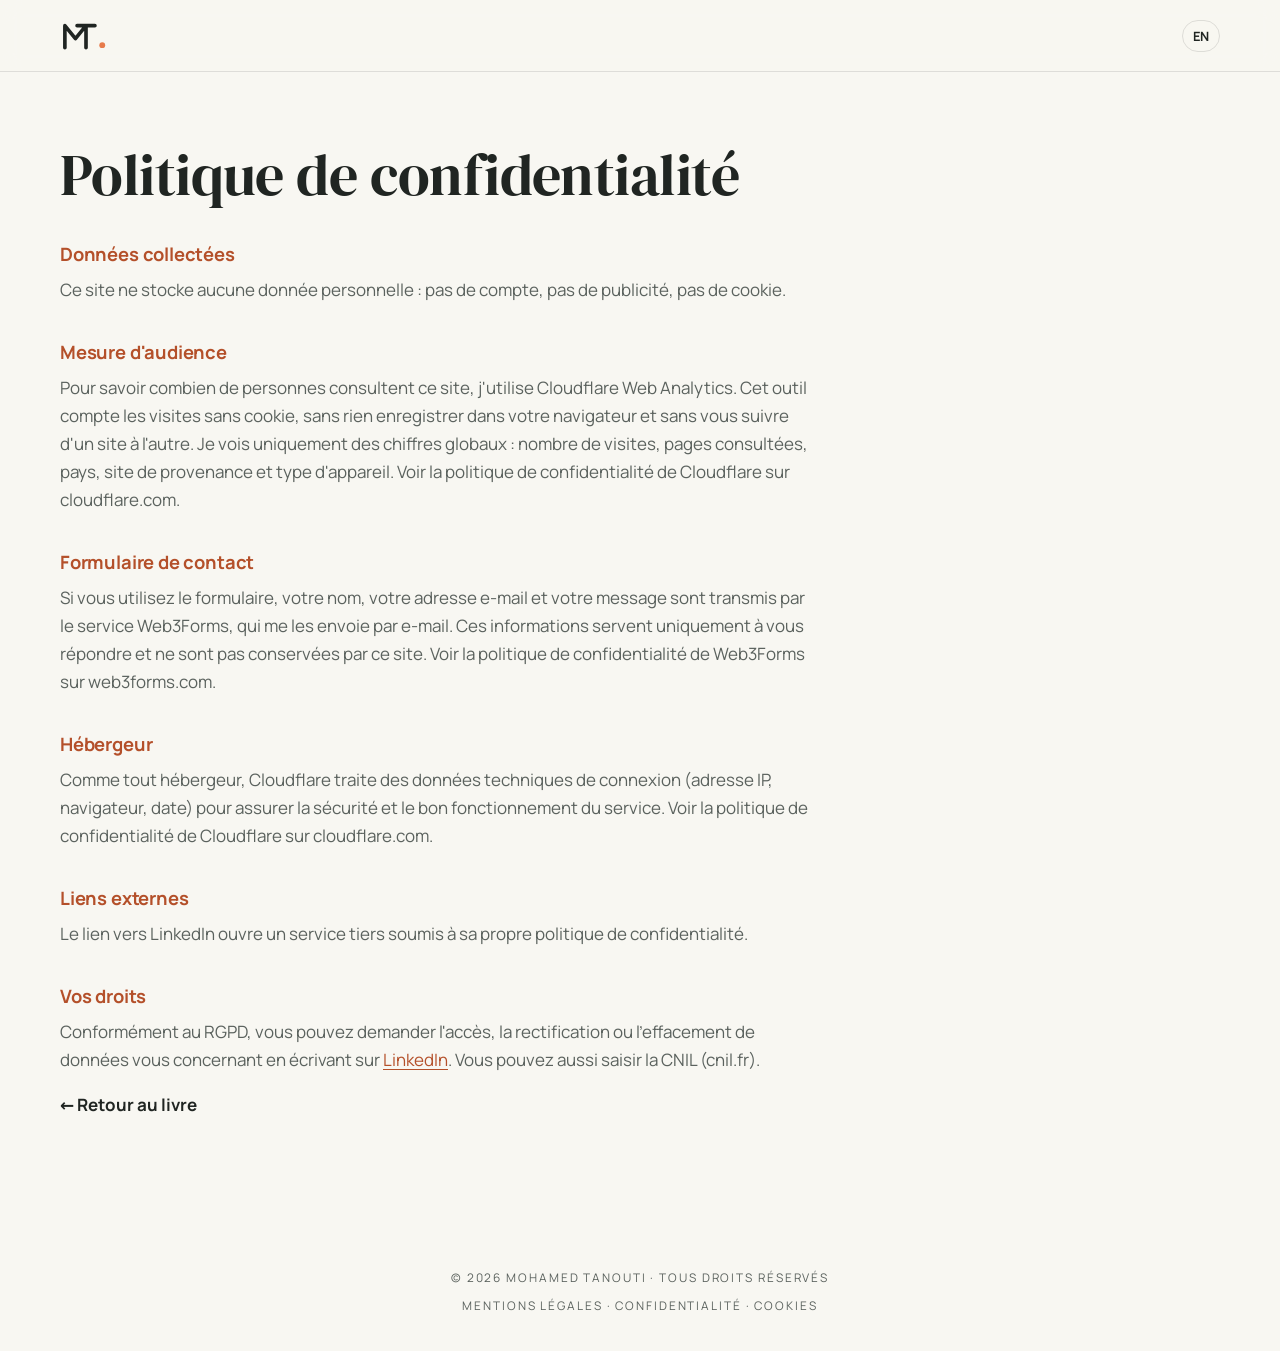
==== commit f7f56b3f: "Mesure d'audience sans cookie (Cloudflare Web Analytics) : CSP, vérification, pages légales Co-Autho" ====
--- a/confidentialite/index.html
+++ b/confidentialite/index.html
@@ -9,7 +9,7 @@
   <link rel="alternate" hreflang="fr" href="https://les-experiences-de-mohamed-tanouti.pages.dev/confidentialite/">
   <link rel="alternate" hreflang="en" href="https://les-experiences-de-mohamed-tanouti.pages.dev/en/privacy/">
   <meta name="theme-color" content="#F8F7F2">
-  <link rel="stylesheet" href="/nd.css">
+  <link rel="stylesheet" href="/nd.css?v=3">
   <link rel="icon" href="/favicon.svg" type="image/svg+xml">
 </head>
 <body>
@@ -23,7 +23,9 @@
     <div class="legal">
       <h1>Politique de confidentialité</h1>
         <h2>Données collectées</h2>
-        <p>Ce site ne stocke aucune donnée personnelle : pas de compte, pas d'outil de mesure d'audience, pas de publicité, pas de cookie.</p>
+        <p>Ce site ne stocke aucune donnée personnelle : pas de compte, pas de publicité, pas de cookie.</p>
+        <h2>Mesure d'audience</h2>
+        <p>Pour savoir combien de personnes consultent ce site, j'utilise Cloudflare Web Analytics. Cet outil compte les visites sans cookie, sans rien enregistrer dans votre navigateur et sans vous suivre d'un site à l'autre. Je vois uniquement des chiffres globaux : nombre de visites, pages consultées, pays, site de provenance et type d'appareil. Voir la politique de confidentialité de Cloudflare sur cloudflare.com.</p>
         <h2>Formulaire de contact</h2>
         <p>Si vous utilisez le formulaire, votre nom, votre adresse e-mail et votre message sont transmis par le service Web3Forms, qui me les envoie par e-mail. Ces informations servent uniquement à vous répondre et ne sont pas conservées par ce site. Voir la politique de confidentialité de Web3Forms sur web3forms.com.</p>
         <h2>Hébergeur</h2>
--- a/nd.css
+++ b/nd.css
@@ -264,6 +264,10 @@
 .contact__mention { font-size: .82rem; margin: 8px 0; }
 .contact__mention a { color: var(--terracotta); }
 .contact__formulaire .bouton { justify-self: start; border: 0; cursor: pointer; font: inherit; font-weight: 700; }
+.contact__formulaire .contact__retour { display: flex; align-items: center; gap: 8px; margin: 6px 0 0; max-width: none; font-size: .88rem; font-weight: 600; color: #8fd19e; }
+.contact__formulaire .contact__retour { display: none; }
+.contact__formulaire .contact__retour:target { display: flex; scroll-margin-top: 40vh; }
+.contact__retour svg { flex: none; width: 18px; height: 18px; }
 .merci { width: var(--large); margin: 0 auto; min-height: 100svh; display: grid; align-content: center; justify-items: start; }
 
 @media (max-width: 900px) {
